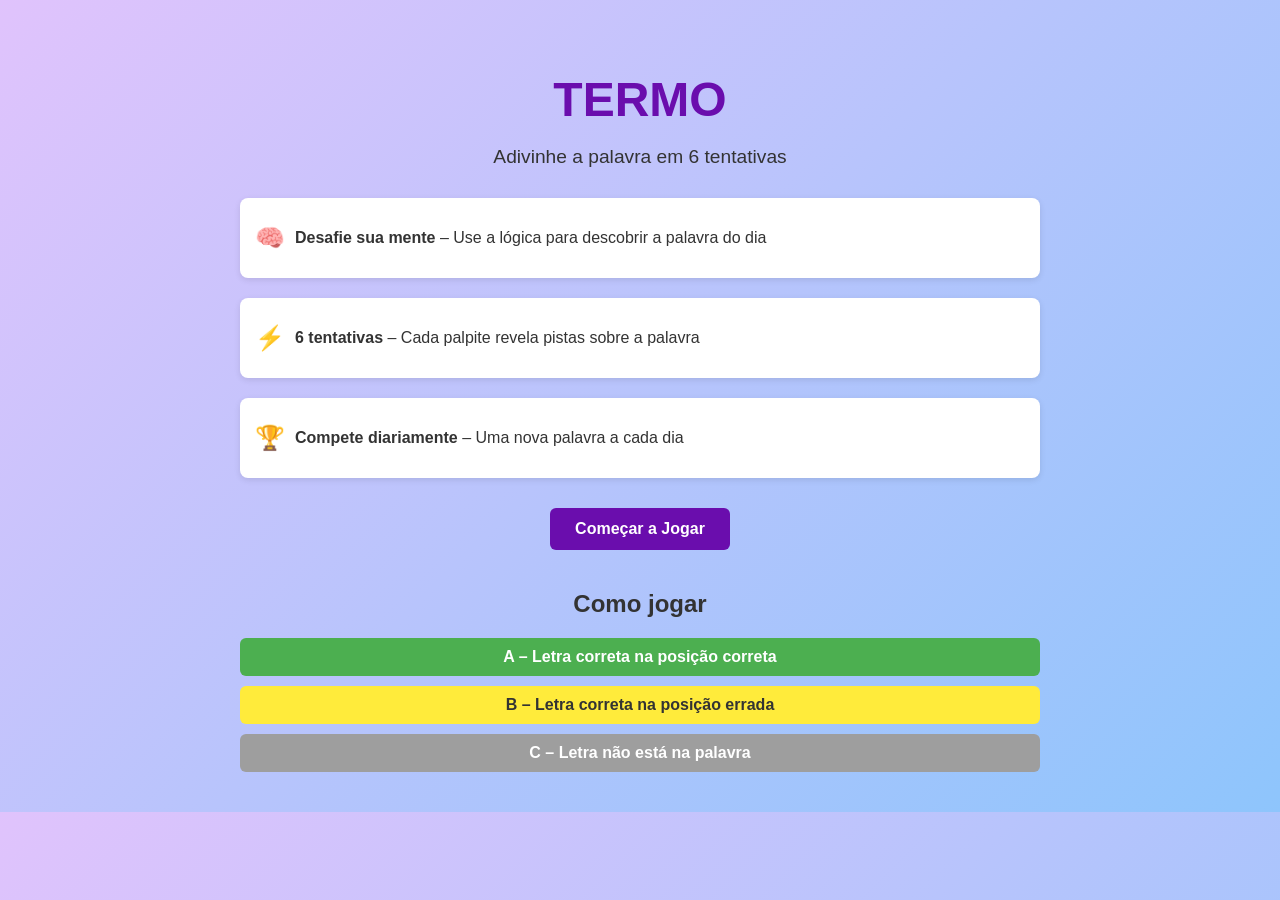
==== index.html @ f257c261 "Primeiro commit" ====
<!doctype html>
<html lang="pt-BR">
  <head>
    <meta charset="UTF-8" />
    <title>Wordle</title>
    <link rel="stylesheet" href="css/style.css" />
    <script src="js/main.js" defer></script>
  </head>
  <body>
    <div class="container">
      <h1 class="title">TERMO</h1>
      <p class="subtitle">Adivinhe a palavra em 6 tentativas</p>

      <div class="features">
        <div class="feature">
          <span class="icon">🧠</span>
          <p>
            <strong>Desafie sua mente</strong> – Use a lógica para descobrir a
            palavra do dia
          </p>
        </div>
        <div class="feature">
          <span class="icon">⚡</span>
          <p>
            <strong>6 tentativas</strong> – Cada palpite revela pistas sobre a
            palavra
          </p>
        </div>
        <div class="feature">
          <span class="icon">🏆</span>
          <p>
            <strong>Compete diariamente</strong> – Uma nova palavra a cada dia
          </p>
        </div>
      </div>

      <a href="login/login.html" class="btn">Começar a Jogar</a>

      <div class="how-to-play">
        <h2>Como jogar</h2>
        <div class="rules">
          <div class="rule green">A – Letra correta na posição correta</div>
          <div class="rule yellow">B – Letra correta na posição errada</div>
          <div class="rule gray">C – Letra não está na palavra</div>
        </div>
      </div>
    </div>
  </body>
</html>
---- css/style.css ----
body {
  font-family: Arial, sans-serif;
  margin: 0;
  padding: 0;
  background: linear-gradient(135deg, #e0c3fc, #8ec5fc);
  color: #333;
  text-align: center;
}

.container {
  max-width: 800px;
  margin: 0 auto;
  padding: 40px 20px;
}

.title {
  font-size: 3rem;
  color: #6a0dad;
  margin-bottom: 10px;
}

.subtitle {
  font-size: 1.2rem;
  margin-bottom: 30px;
}

.features {
  display: flex;
  flex-direction: column;
  gap: 20px;
  margin-bottom: 30px;
}

.feature {
  background: #fff;
  border-radius: 8px;
  padding: 15px;
  box-shadow: 0 2px 6px rgba(0,0,0,0.1);
  display: flex;
  align-items: center;
  gap: 10px;
}

.icon {
  font-size: 1.5rem;
}

.btn {
  display: inline-block;
  padding: 12px 25px;
  background: #6a0dad;
  color: #fff;
  text-decoration: none;
  border-radius: 6px;
  font-weight: bold;
  transition: background 0.3s;
}

.btn:hover {
  background: #4b0082;
}

.how-to-play {
  margin-top: 40px;
}

.rules {
  display: flex;
  flex-direction: column;
  gap: 10px;
  margin-top: 15px;
}

.rule {
  padding: 10px;
  border-radius: 6px;
  color: #fff;
  font-weight: bold;
}

.green {
  background: #4caf50;
}

.yellow {
  background: #ffeb3b;
  color: #333;
}

.gray {
  background: #9e9e9e;
}
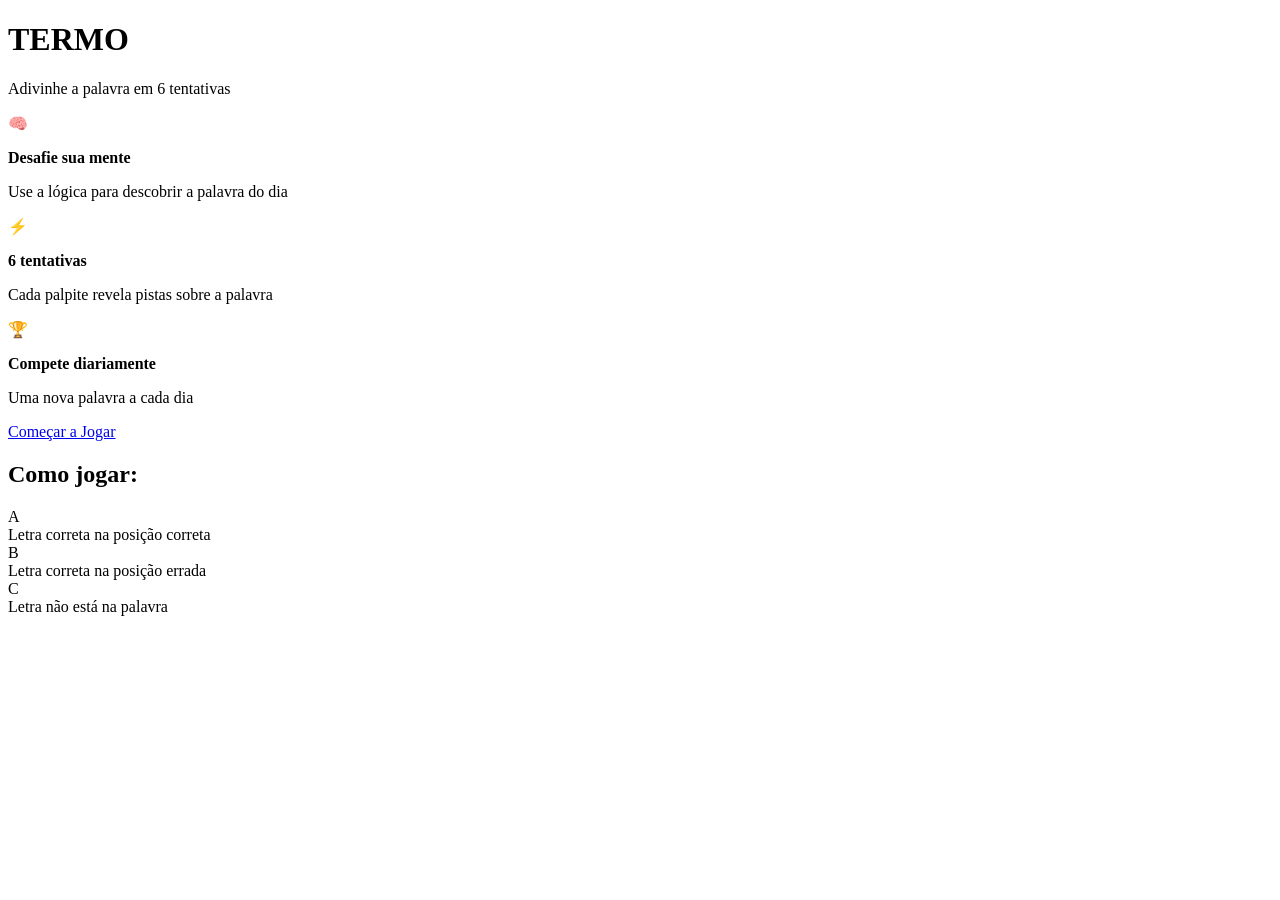
==== commit 9a17f4e0: "Update index.html" ====
--- a/index.html
+++ b/index.html
@@ -3,7 +3,7 @@
   <head>
     <meta charset="UTF-8" />
     <title>Wordle</title>
-    <link rel="stylesheet" href="css/style.css" />
+    <link rel="stylesheet" href="style.css" />
     <script src="js/main.js" defer></script>
   </head>
   <body>
@@ -15,21 +15,29 @@
         <div class="feature">
           <span class="icon">🧠</span>
           <p>
-            <strong>Desafie sua mente</strong> – Use a lógica para descobrir a
+            <strong>Desafie sua mente</strong>
+          </p>
+          <p> Use a lógica para descobrir a
             palavra do dia
           </p>
         </div>
         <div class="feature">
           <span class="icon">⚡</span>
           <p>
-            <strong>6 tentativas</strong> – Cada palpite revela pistas sobre a
+            <strong>6 tentativas</strong>
+          </p>
+          <p>
+            Cada palpite revela pistas sobre a
             palavra
           </p>
         </div>
         <div class="feature">
           <span class="icon">🏆</span>
           <p>
-            <strong>Compete diariamente</strong> – Uma nova palavra a cada dia
+            <strong>Compete diariamente</strong>
+          </p>
+          <p>
+            Uma nova palavra a cada dia
           </p>
         </div>
       </div>
@@ -37,11 +45,20 @@
       <a href="login/login.html" class="btn">Começar a Jogar</a>
 
       <div class="how-to-play">
-        <h2>Como jogar</h2>
+        <h2>Como jogar:</h2>
         <div class="rules">
-          <div class="rule green">A – Letra correta na posição correta</div>
-          <div class="rule yellow">B – Letra correta na posição errada</div>
-          <div class="rule gray">C – Letra não está na palavra</div>
+          <div class="rule">
+            <div class="letter green">A</div>
+            <div class="rule explanation">Letra correta na posição correta</div>
+          </div>
+          <div class="rule">
+            <div class="letter orange">B</div>
+            <div class="rule explanation">Letra correta na posição errada</div>
+          </div>
+          <div class="rule">
+            <div class="letter gray">C</div>
+            <div class="rule explanation">Letra não está na palavra</div>
+          </div>
         </div>
       </div>
     </div>
